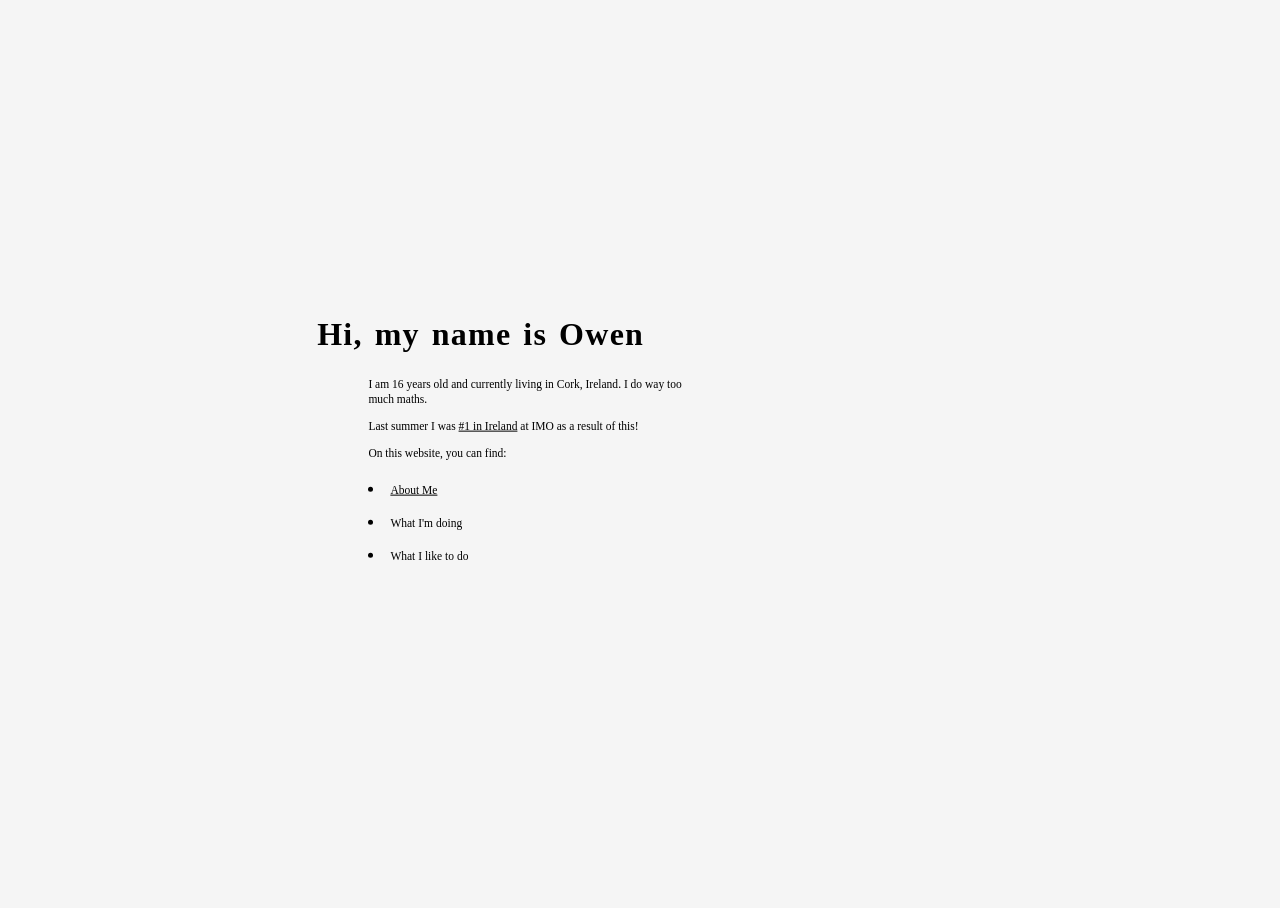
==== index.html @ e1b68dda "Update index.html" ====
<!DOCTYPE html>
<html>
  <head>
    <link rel="stylesheet" type="text/css" href="style.css">
  </head>
  <body>
    <div class="main-flex-container">
      <textbox>
        <h1>Hi, my name is Owen</h1>
        <p>I am 16 years old and currently living in Cork, Ireland. I do way too much maths.</p>
        <p>Last summer I was <a href="https://www.imo-official.org/team_r.aspx?code=IRL&year=2024">#1 in Ireland</a> at IMO as a result of this! </p>
        <p>On this website, you can find:</p>

        <ul>
          <li><a href="about-me.html">About Me</a></li>
          <li><a>What I'm doing</a></li>
          <li><a>What I like to do</a></li>
        </ul> 
      </textbox>
    </div>
  </body>
</html>
---- style.css ----
html{
  height:100%;
}
body{
  height: calc(100% - 1em);
  background-color: #F5F5F5	;
}
@font-face {
  font-family: Mina;
  src: url(Mina-Regular.ttf);
}
@font-face {
  font-family: Mina;
  src: url(Mina-Bold.ttf);
  font-weight: bold;
}
.main-flex-container {
  display: flex;
  position: absolute;
  align-items: center;
  left: 40%;
  width:40%;
  height:100%;
  margin: auto;
  transform: translate(-50%, 0%);
  justify-content: center;
}
.main-flex-container > textbox {
  width: 100%;
  margin: 10px;
  text-align: center;
  line-height: 3vw;
  padding-left: 10%;
  padding-right:10%;   
  transform: translate(0%,-5%);
}
.main-flex-container > image-container {
  background-color: #000000;

}
h1 {
  color: #000000;
  font-size:2.5vw;
  font-family: Mina, serif;
  text-align: left;
  letter-spacing:0.1vw;
  word-spacing:0.2vw;
  line-height: 2vw;
  padding-bottom: 2%;
  white-space: nowrap;
}
p {
  font-family: Mina, serif;
  text-align: left;
  padding-left:4vw;
  color:	#000000;
  font-size:0.9vw;
  line-height: 1.2vw;
}
a {
  font-family: Mina, serif;
  text-align: left;
  color: #000000;
  font-size: 0.9vw;
}

ul {
  padding-left:4vw;
  line-height: 2.5vw;
  text-align: left;
  list-style-position: inside;
  margin-top:0;
}
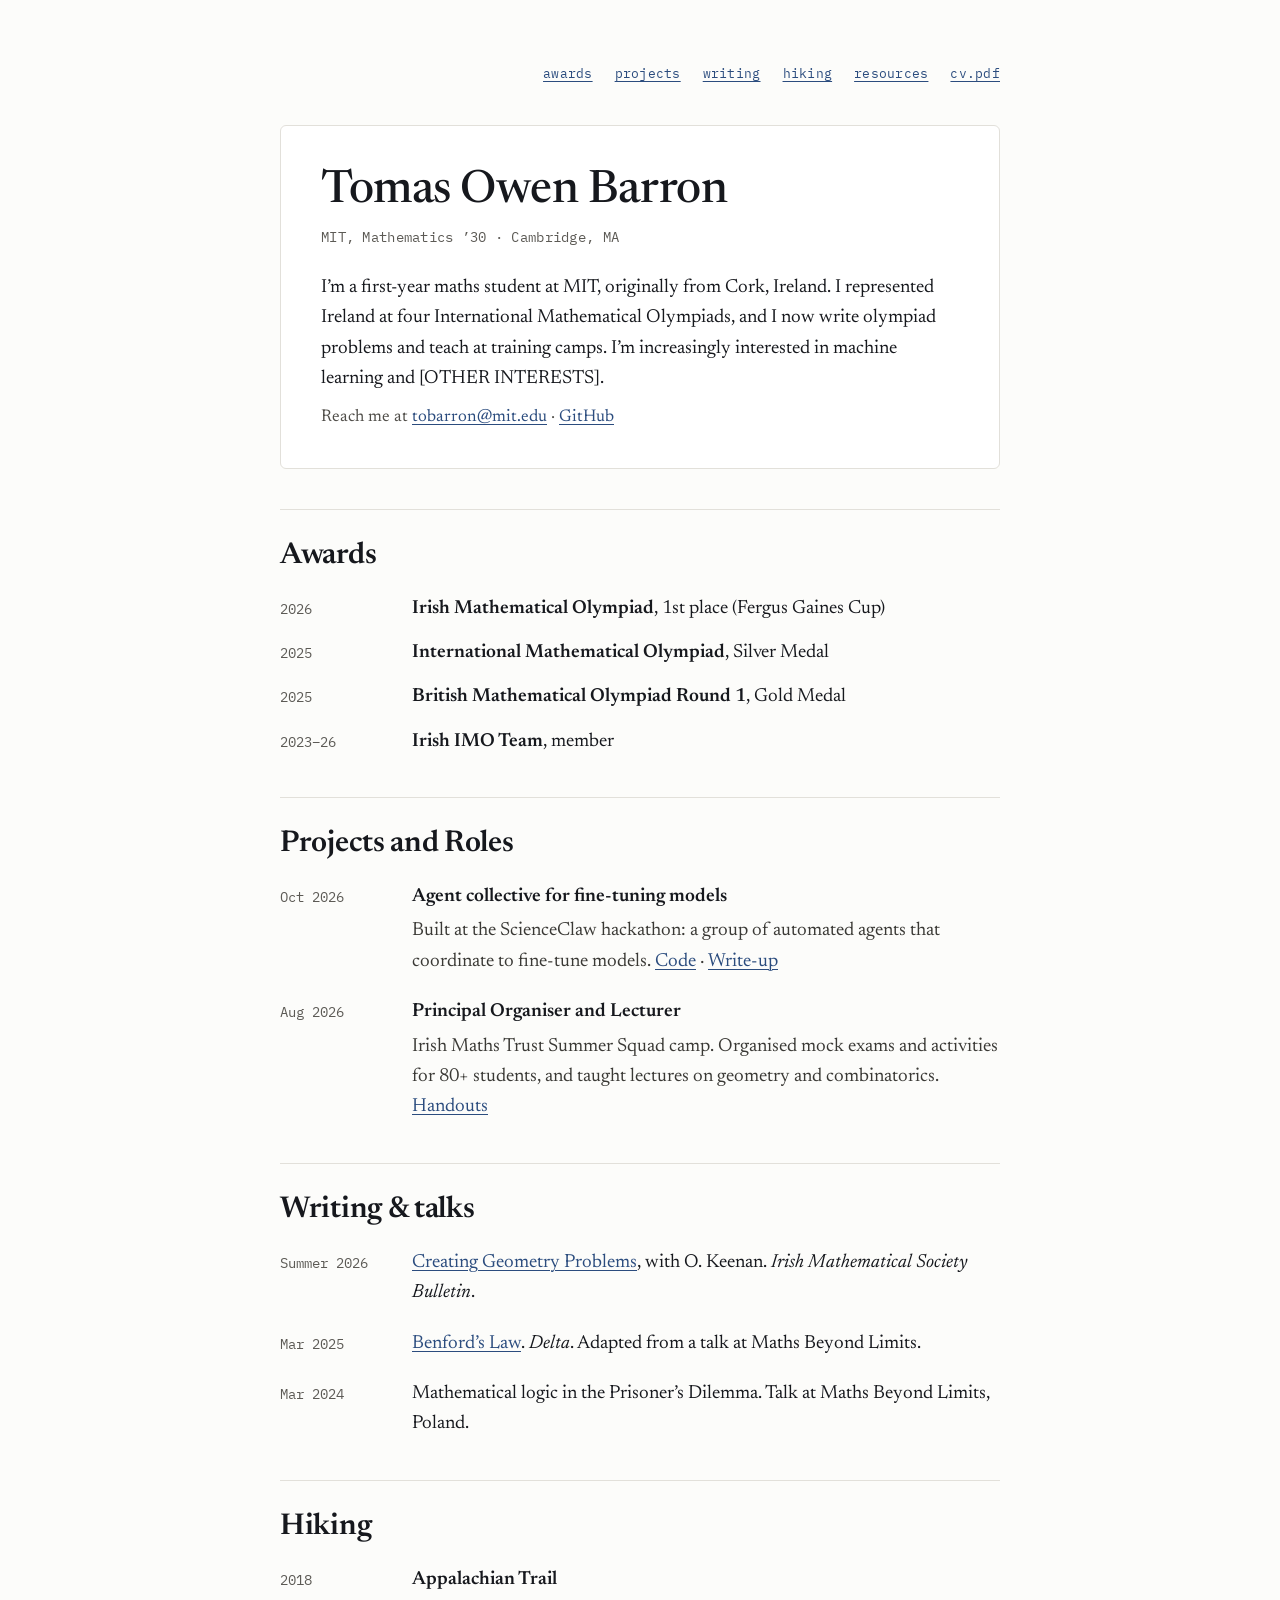
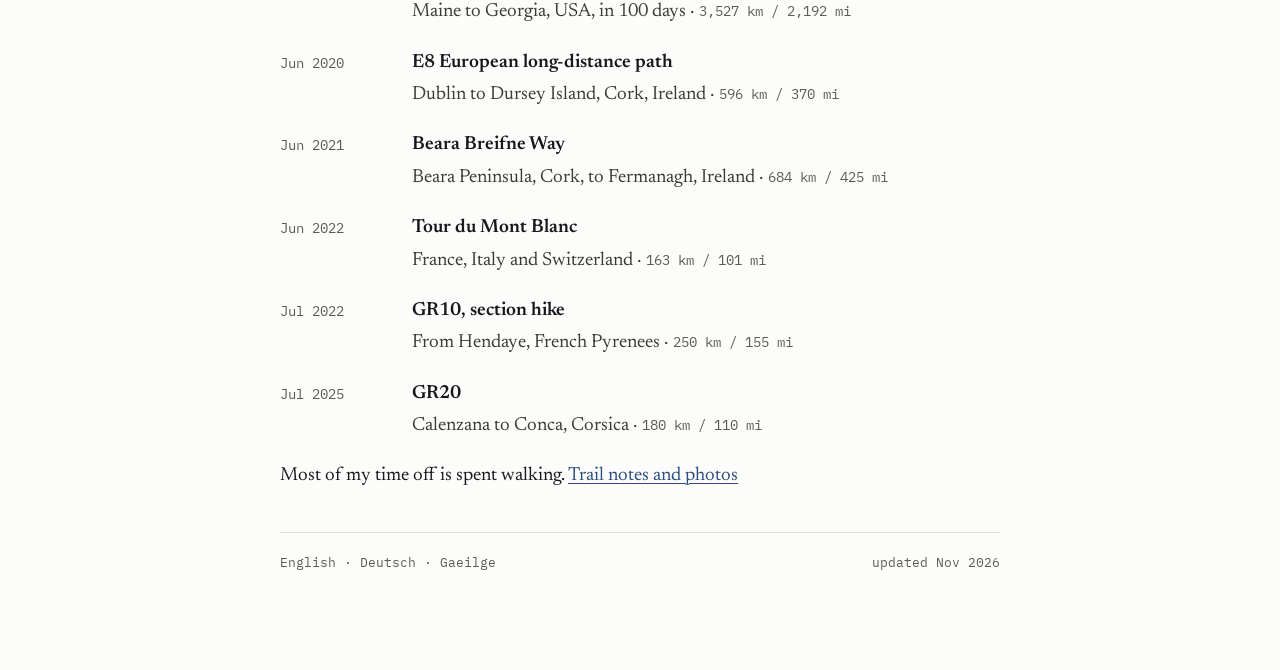
==== commit d90ae638: "New homepage and olympiad resources page" ====
--- a/index.html
+++ b/index.html
@@ -1,22 +1,98 @@
-<!DOCTYPE html>
-<html>
-  <head>
-    <link rel="stylesheet" type="text/css" href="style.css">
-  </head>
-  <body>
-    <div class="main-flex-container">
-      <textbox>
-        <h1>Hi, my name is Owen</h1>
-        <p>I am 16 years old and currently living in Cork, Ireland. I do way too much maths.</p>
-        <p>Last summer I was <a href="https://www.imo-official.org/team_r.aspx?code=IRL&year=2024">#1 in Ireland</a> at IMO as a result of this! </p>
-        <p>On this website, you can find:</p>
+<!doctype html>
+<html lang="en">
+<head>
+<meta charset="utf-8">
+<meta name="viewport" content="width=device-width, initial-scale=1">
+<title>Tomas Owen Barron</title>
+<meta name="description" content="Tomas Owen Barron — mathematics student at MIT.">
+<link rel="preconnect" href="https://fonts.googleapis.com">
+<link href="https://fonts.googleapis.com/css2?family=Newsreader:ital,opsz,wght@0,6..72,400;0,6..72,500;0,6..72,600;1,6..72,400&amp;family=IBM+Plex+Mono:wght@400;500&amp;display=swap" rel="stylesheet">
+<style>
+body{margin:0;background:#FCFCFA}
+a{color:#2B4C7E;text-decoration-thickness:1px;text-underline-offset:3px}a:hover{color:#16181D}
+</style>
+</head>
+<body>
+<div style="min-height: 100vh; background: #FCFCFA; color: #16181D; font-family: 'Newsreader', Georgia, serif; font-size: 19px; line-height: 1.6; padding: 64px 24px 96px; box-sizing: border-box">
+<div style="max-width: 720px; margin: 0 auto; display: flex; flex-direction: column; gap: 40px">
 
-        <ul>
-          <li><a href="about-me.html">About Me</a></li>
-          <li><a>What I'm doing</a></li>
-          <li><a>What I like to do</a></li>
-        </ul> 
-      </textbox>
-    </div>
-  </body>
+<nav aria-label="Sections" style="display: flex; flex-wrap: wrap; justify-content: flex-end; gap: 8px 22px; font-family: 'IBM Plex Mono', monospace; font-size: 13px; letter-spacing: 0.02em; text-transform: lowercase">
+<a href="#awards" style="color: #2B4C7E">awards</a>
+<a href="#projects" style="color: #2B4C7E">projects</a>
+<a href="#writing" style="color: #2B4C7E">writing</a>
+<a href="#hiking" style="color: #2B4C7E">hiking</a>
+<a href="resources.html" style="color: #2B4C7E">resources</a>
+<a href="#" style="color: #2B4C7E">cv.pdf</a>
+</nav>
+
+<header style="border: 1px solid #E2E0DA; border-radius: 6px; background: #FFFFFF; padding: 40px 40px 36px; display: flex; flex-direction: column; gap: 10px">
+<h1 style="margin: 0; font-size: 46px; line-height: 1.1; font-weight: 500; letter-spacing: -0.01em">Tomas Owen Barron</h1>
+<p style="margin: 0; font-family: 'IBM Plex Mono', monospace; font-size: 14px; color: #5C5A55; letter-spacing: 0.02em">MIT, Mathematics ’30 · Cambridge, MA</p>
+<p style="margin: 14px 0 0">I’m a first-year maths student at MIT, originally from Cork, Ireland. I represented Ireland at four International Mathematical Olympiads, and I now write olympiad problems and teach at training camps. I’m increasingly interested in machine learning and [OTHER INTERESTS].</p>
+<p style="margin: 0; font-size: 17px; color: #4F4D48">Reach me at <a href="mailto:tobarron@mit.edu" style="color: #2B4C7E">tobarron@mit.edu</a> · <a href="#" style="color: #2B4C7E">GitHub</a></p>
+</header>
+
+<section id="awards" style="border-top: 1px solid #E2E0DA; padding-top: 28px; display: flex; flex-direction: column; gap: 20px">
+<h2 style="margin: 0; font-size: 30px; line-height: 1.2; font-weight: 600; letter-spacing: -0.01em; color: #16181D">Awards</h2>
+<div style="display: grid; grid-template-columns: 112px minmax(0, 1fr); gap: 14px 20px">
+<span style="font-family: 'IBM Plex Mono', monospace; font-size: 14px; color: #5C5A55; padding-top: 4px">2026</span>
+<span><strong style="font-weight: 600">Irish Mathematical Olympiad</strong>, 1st place (Fergus Gaines Cup)</span>
+<span style="font-family: 'IBM Plex Mono', monospace; font-size: 14px; color: #5C5A55; padding-top: 4px">2025</span>
+<span><strong style="font-weight: 600">International Mathematical Olympiad</strong>, Silver Medal</span>
+<span style="font-family: 'IBM Plex Mono', monospace; font-size: 14px; color: #5C5A55; padding-top: 4px">2025</span>
+<span><strong style="font-weight: 600">British Mathematical Olympiad Round 1</strong>, Gold Medal</span>
+<span style="font-family: 'IBM Plex Mono', monospace; font-size: 14px; color: #5C5A55; padding-top: 4px">2023–26</span>
+<span><strong style="font-weight: 600">Irish IMO Team</strong>, member</span>
+</div>
+</section>
+
+<section id="projects" style="border-top: 1px solid #E2E0DA; padding-top: 28px; display: flex; flex-direction: column; gap: 20px">
+<h2 style="margin: 0; font-size: 30px; line-height: 1.2; font-weight: 600; letter-spacing: -0.01em; color: #16181D">Projects and Roles</h2>
+<div style="display: grid; grid-template-columns: 112px minmax(0, 1fr); gap: 20px 20px">
+<span style="font-family: 'IBM Plex Mono', monospace; font-size: 14px; color: #5C5A55; padding-top: 4px">Oct 2026</span>
+<div style="display: flex; flex-direction: column; gap: 4px"><strong style="font-weight: 600">Agent collective for fine-tuning models</strong><span style="color: #3A3935">Built at the ScienceClaw hackathon: a group of automated agents that coordinate to fine-tune models. <a href="#" style="color: #2B4C7E">Code</a> · <a href="#" style="color: #2B4C7E">Write-up</a></span></div>
+<span style="font-family: 'IBM Plex Mono', monospace; font-size: 14px; color: #5C5A55; padding-top: 4px">Aug 2026</span>
+<div style="display: flex; flex-direction: column; gap: 4px"><strong style="font-weight: 600">Principal Organiser and Lecturer</strong><span style="color: #3A3935">Irish Maths Trust Summer Squad camp. Organised mock exams and activities for 80+ students, and taught lectures on geometry and combinatorics. <a href="#" style="color: #2B4C7E">Handouts</a></span></div>
+</div>
+</section>
+
+<section id="writing" style="border-top: 1px solid #E2E0DA; padding-top: 28px; display: flex; flex-direction: column; gap: 20px">
+<h2 style="margin: 0; font-size: 30px; line-height: 1.2; font-weight: 600; letter-spacing: -0.01em; color: #16181D">Writing &amp; talks</h2>
+<div style="display: grid; grid-template-columns: 112px minmax(0, 1fr); gap: 20px 20px">
+<span style="font-family: 'IBM Plex Mono', monospace; font-size: 14px; color: #5C5A55; padding-top: 4px">Summer 2026</span>
+<span><a href="#" style="color: #2B4C7E">Creating Geometry Problems</a>, with O. Keenan. <em>Irish Mathematical Society Bulletin</em>.</span>
+<span style="font-family: 'IBM Plex Mono', monospace; font-size: 14px; color: #5C5A55; padding-top: 4px">Mar 2025</span>
+<span><a href="#" style="color: #2B4C7E">Benford’s Law</a>. <em>Delta</em>. Adapted from a talk at Maths Beyond Limits.</span>
+<span style="font-family: 'IBM Plex Mono', monospace; font-size: 14px; color: #5C5A55; padding-top: 4px">Mar 2024</span>
+<span>Mathematical logic in the Prisoner’s Dilemma. Talk at Maths Beyond Limits, Poland.</span>
+</div>
+</section>
+
+<section id="hiking" style="border-top: 1px solid #E2E0DA; padding-top: 28px; display: flex; flex-direction: column; gap: 20px">
+<h2 style="margin: 0; font-size: 30px; line-height: 1.2; font-weight: 600; letter-spacing: -0.01em; color: #16181D">Hiking</h2>
+<div style="display: grid; grid-template-columns: 112px minmax(0, 1fr); gap: 20px 20px">
+<span style="font-family: 'IBM Plex Mono', monospace; font-size: 14px; color: #5C5A55; padding-top: 4px">2018</span>
+<div style="display: flex; flex-direction: column; gap: 2px"><strong style="font-weight: 600">Appalachian Trail</strong><span style="color: #3A3935">Maine to Georgia, USA, in 100 days · <span style="font-family: 'IBM Plex Mono', monospace; font-size: 14px; color: #5C5A55">3,527 km / 2,192 mi</span></span></div>
+<span style="font-family: 'IBM Plex Mono', monospace; font-size: 14px; color: #5C5A55; padding-top: 4px">Jun 2020</span>
+<div style="display: flex; flex-direction: column; gap: 2px"><strong style="font-weight: 600">E8 European long-distance path</strong><span style="color: #3A3935">Dublin to Dursey Island, Cork, Ireland · <span style="font-family: 'IBM Plex Mono', monospace; font-size: 14px; color: #5C5A55">596 km / 370 mi</span></span></div>
+<span style="font-family: 'IBM Plex Mono', monospace; font-size: 14px; color: #5C5A55; padding-top: 4px">Jun 2021</span>
+<div style="display: flex; flex-direction: column; gap: 2px"><strong style="font-weight: 600">Beara Breifne Way</strong><span style="color: #3A3935">Beara Peninsula, Cork, to Fermanagh, Ireland · <span style="font-family: 'IBM Plex Mono', monospace; font-size: 14px; color: #5C5A55">684 km / 425 mi</span></span></div>
+<span style="font-family: 'IBM Plex Mono', monospace; font-size: 14px; color: #5C5A55; padding-top: 4px">Jun 2022</span>
+<div style="display: flex; flex-direction: column; gap: 2px"><strong style="font-weight: 600">Tour du Mont Blanc</strong><span style="color: #3A3935">France, Italy and Switzerland · <span style="font-family: 'IBM Plex Mono', monospace; font-size: 14px; color: #5C5A55">163 km / 101 mi</span></span></div>
+<span style="font-family: 'IBM Plex Mono', monospace; font-size: 14px; color: #5C5A55; padding-top: 4px">Jul 2022</span>
+<div style="display: flex; flex-direction: column; gap: 2px"><strong style="font-weight: 600">GR10, section hike</strong><span style="color: #3A3935">From Hendaye, French Pyrenees · <span style="font-family: 'IBM Plex Mono', monospace; font-size: 14px; color: #5C5A55">250 km / 155 mi</span></span></div>
+<span style="font-family: 'IBM Plex Mono', monospace; font-size: 14px; color: #5C5A55; padding-top: 4px">Jul 2025</span>
+<div style="display: flex; flex-direction: column; gap: 2px"><strong style="font-weight: 600">GR20</strong><span style="color: #3A3935">Calenzana to Conca, Corsica · <span style="font-family: 'IBM Plex Mono', monospace; font-size: 14px; color: #5C5A55">180 km / 110 mi</span></span></div>
+</div>
+<p style="margin: 0">Most of my time off is spent walking. <a href="#" style="color: #2B4C7E">Trail notes and photos</a></p>
+</section>
+
+<footer style="border-top: 1px solid #E2E0DA; padding-top: 20px; display: flex; flex-wrap: wrap; justify-content: space-between; gap: 8px 22px; font-family: 'IBM Plex Mono', monospace; font-size: 13px; color: #5C5A55">
+<span>English · Deutsch · Gaeilge</span>
+<span>updated Nov 2026</span>
+</footer>
+
+</div>
+</div>
+</body>
 </html>
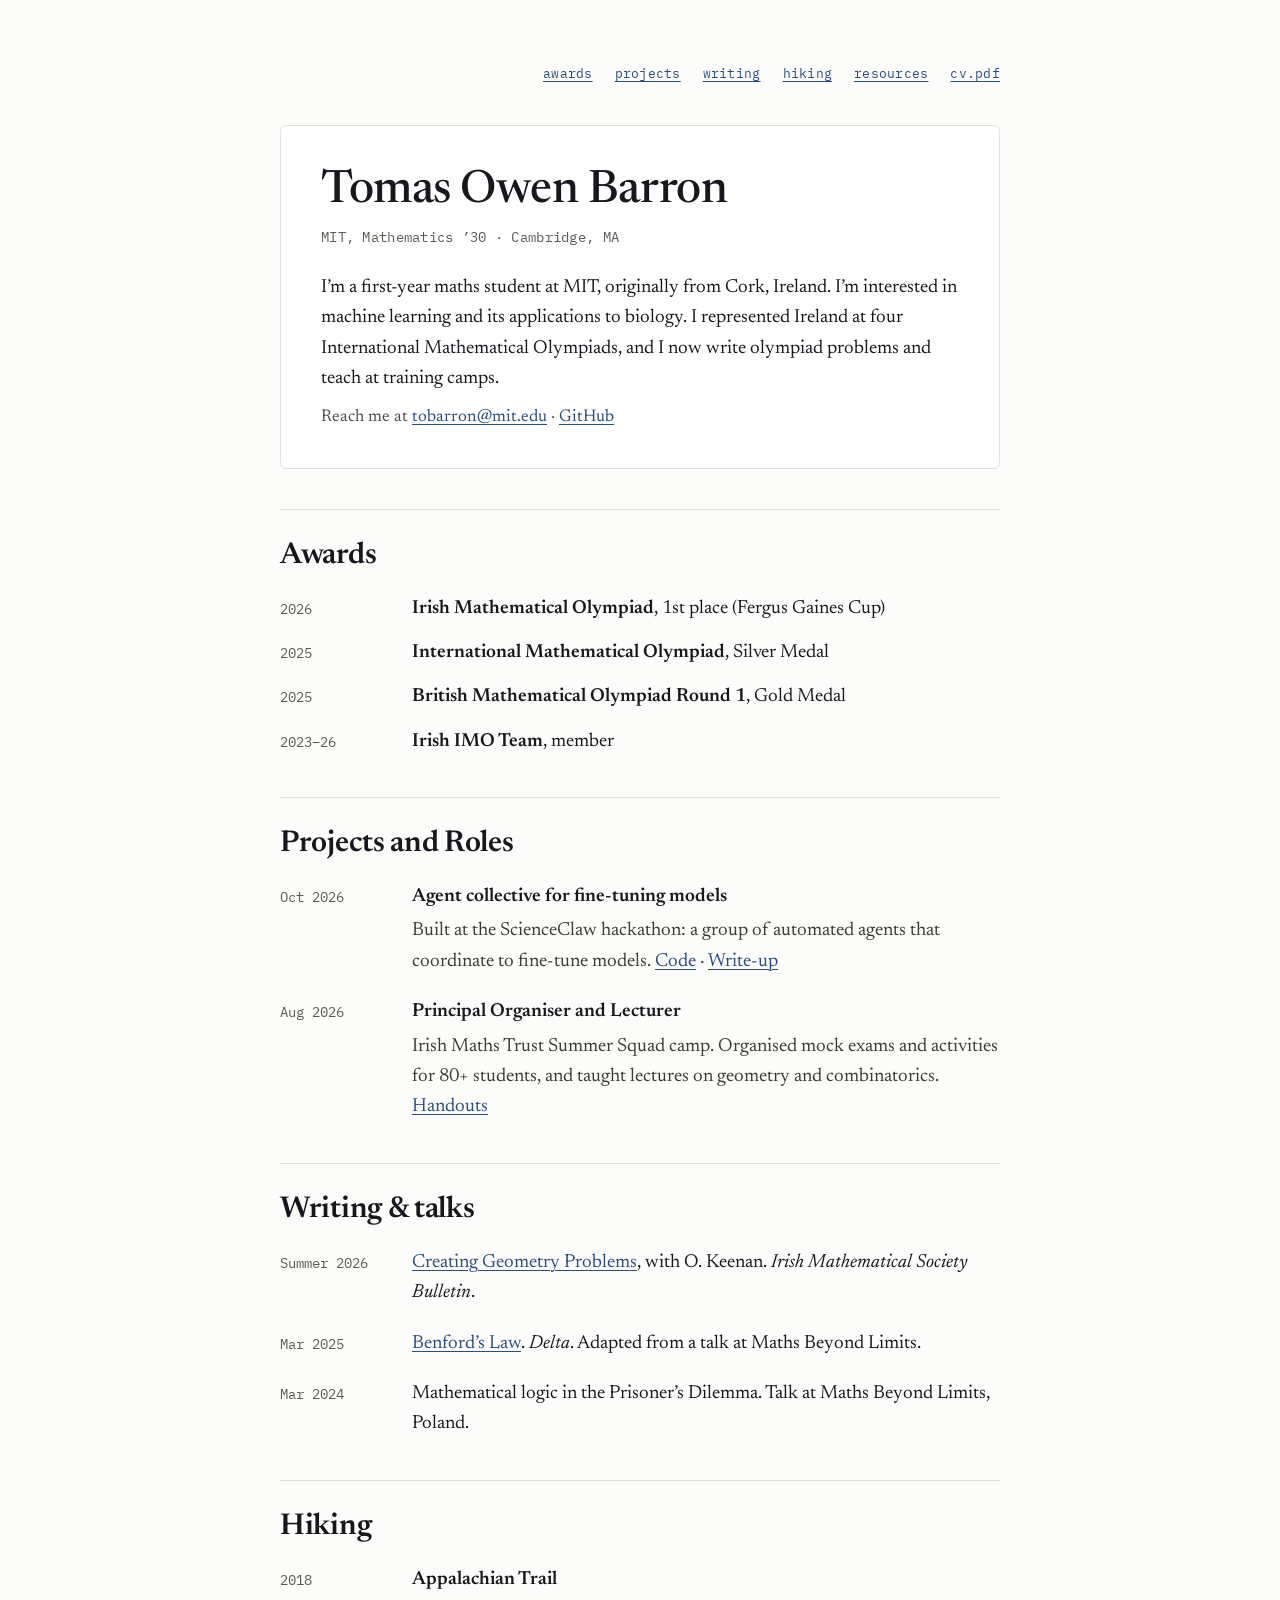
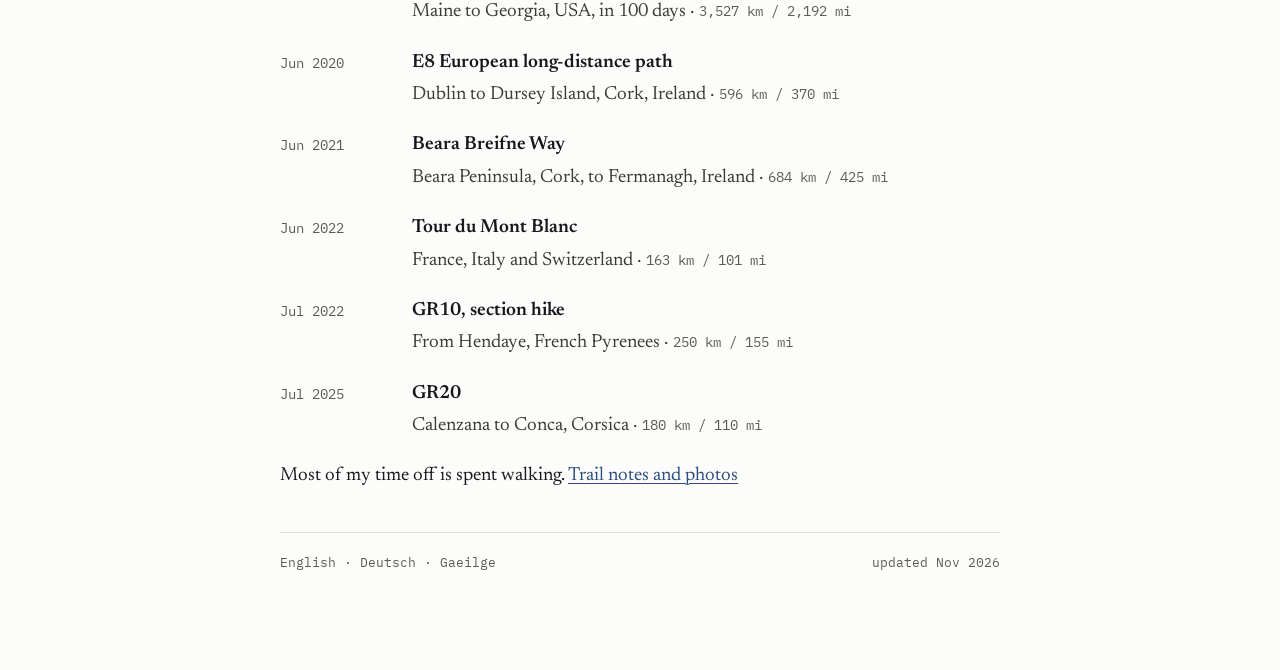
==== commit d6c30157: "Revise personal introduction in index.html Updated personal description to focus on machine learning" ====
--- a/index.html
+++ b/index.html
@@ -28,7 +28,7 @@
 <header style="border: 1px solid #E2E0DA; border-radius: 6px; background: #FFFFFF; padding: 40px 40px 36px; display: flex; flex-direction: column; gap: 10px">
 <h1 style="margin: 0; font-size: 46px; line-height: 1.1; font-weight: 500; letter-spacing: -0.01em">Tomas Owen Barron</h1>
 <p style="margin: 0; font-family: 'IBM Plex Mono', monospace; font-size: 14px; color: #5C5A55; letter-spacing: 0.02em">MIT, Mathematics ’30 · Cambridge, MA</p>
-<p style="margin: 14px 0 0">I’m a first-year maths student at MIT, originally from Cork, Ireland. I represented Ireland at four International Mathematical Olympiads, and I now write olympiad problems and teach at training camps. I’m increasingly interested in machine learning and [OTHER INTERESTS].</p>
+<p style="margin: 14px 0 0">I’m a first-year maths student at MIT, originally from Cork, Ireland. I’m interested in machine learning and its applications to biology. I represented Ireland at four International Mathematical Olympiads, and I now write olympiad problems and teach at training camps.</p>
 <p style="margin: 0; font-size: 17px; color: #4F4D48">Reach me at <a href="mailto:tobarron@mit.edu" style="color: #2B4C7E">tobarron@mit.edu</a> · <a href="#" style="color: #2B4C7E">GitHub</a></p>
 </header>
 
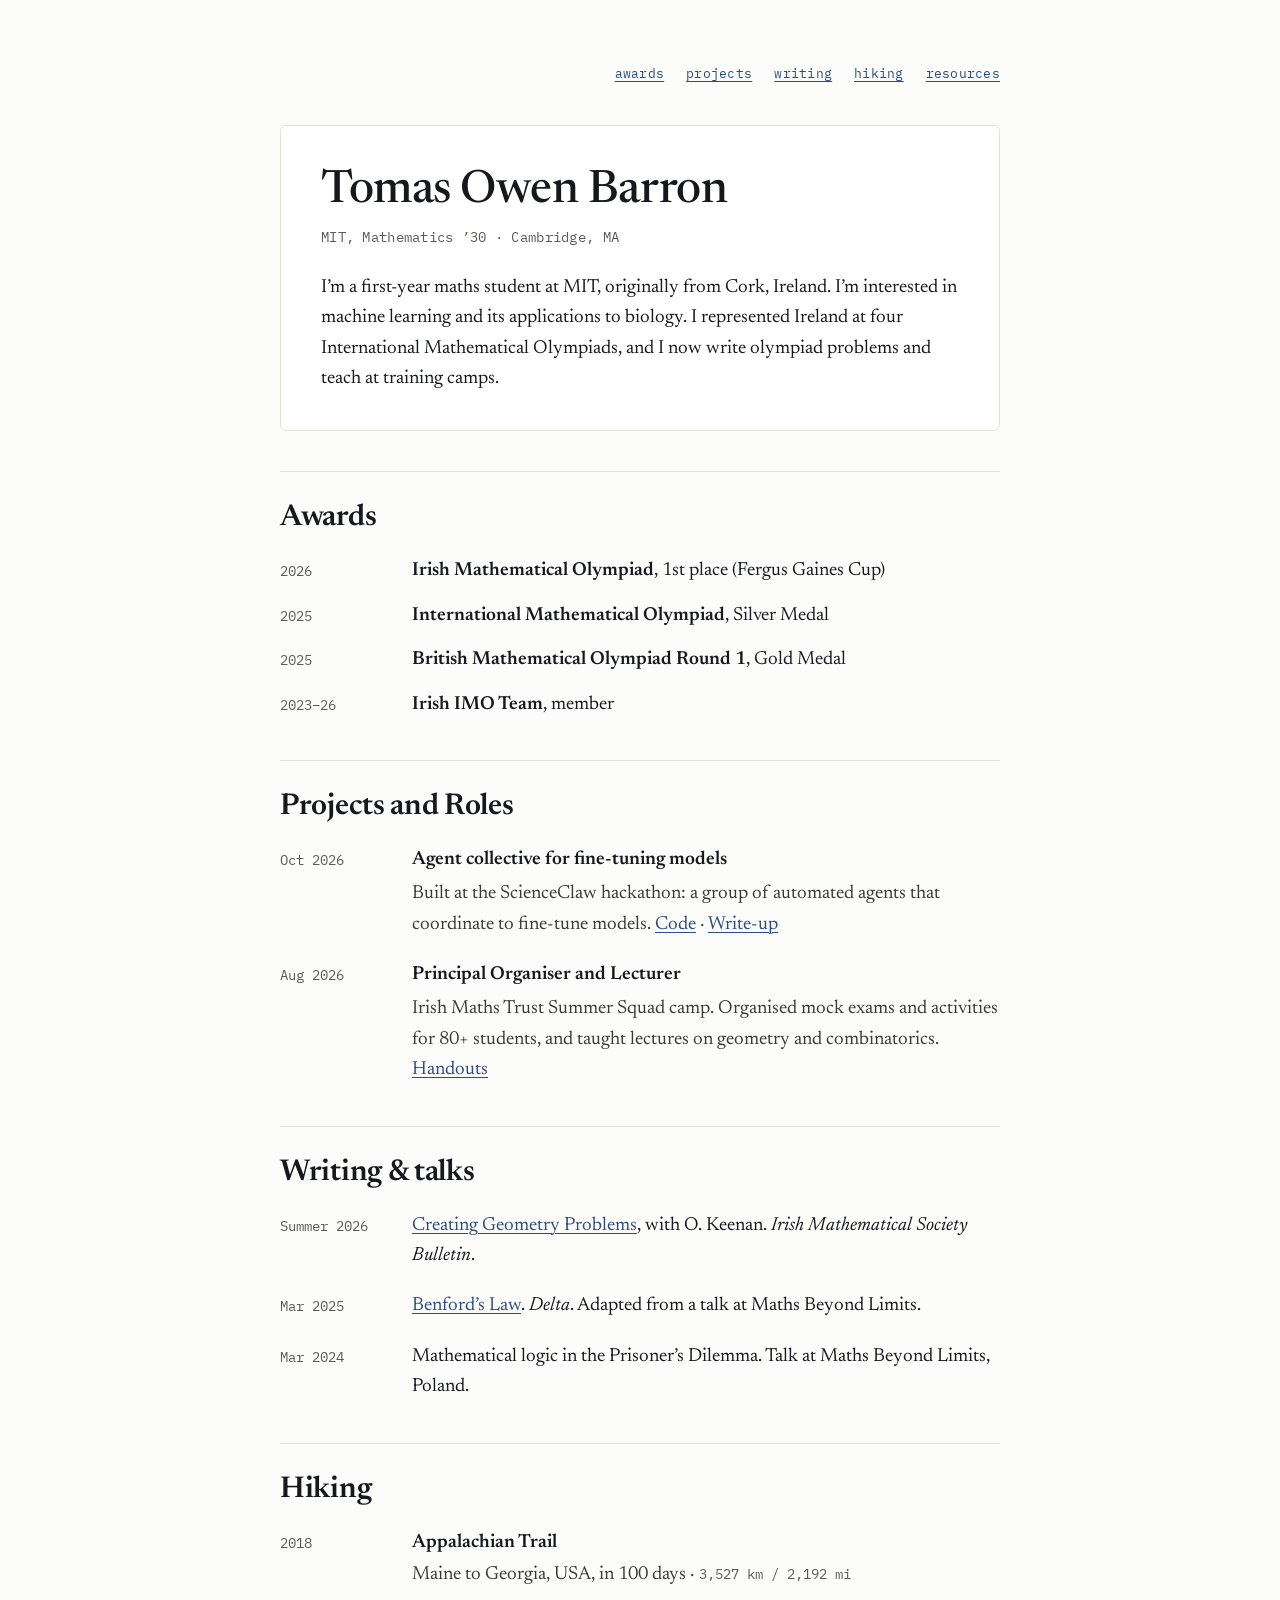
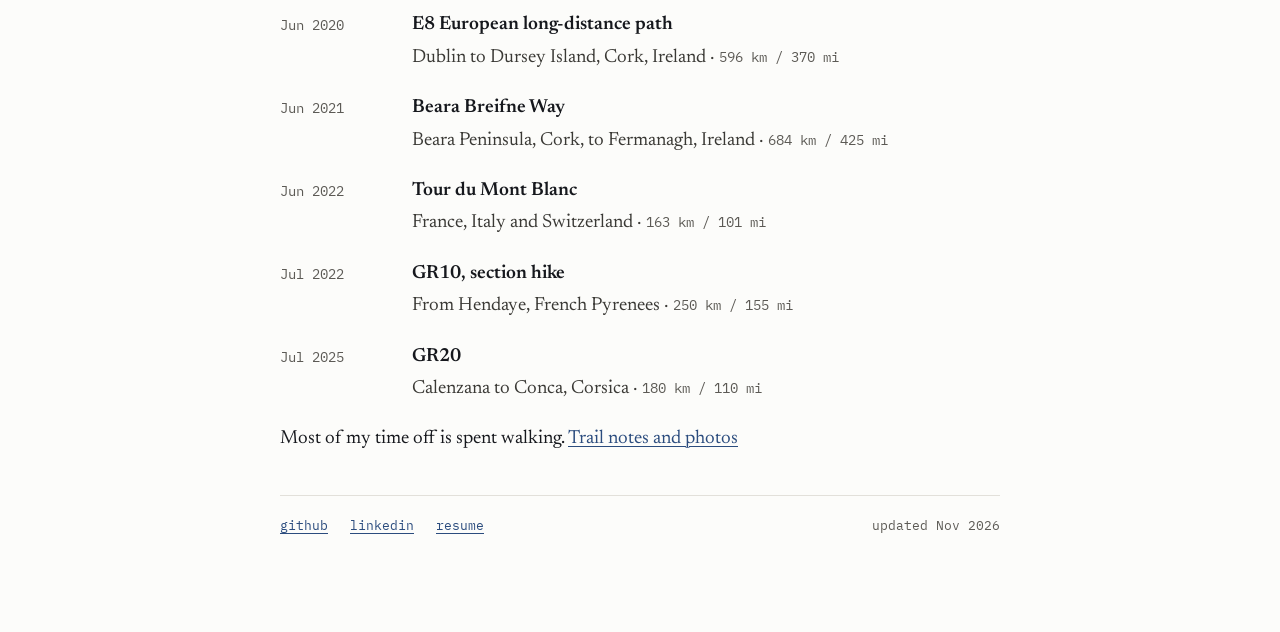
==== commit bbfc56ac: "Move links to footer, add LinkedIn and resume, remove email" ====
--- a/index.html
+++ b/index.html
@@ -3,7 +3,7 @@
 <head>
 <meta charset="utf-8">
 <meta name="viewport" content="width=device-width, initial-scale=1">
-<title>Tomas Owen Barron</title>
+<title>Owen Barron</title>
 <meta name="description" content="Tomas Owen Barron — mathematics student at MIT.">
 <link rel="preconnect" href="https://fonts.googleapis.com">
 <link href="https://fonts.googleapis.com/css2?family=Newsreader:ital,opsz,wght@0,6..72,400;0,6..72,500;0,6..72,600;1,6..72,400&amp;family=IBM+Plex+Mono:wght@400;500&amp;display=swap" rel="stylesheet">
@@ -22,14 +22,12 @@
 <a href="#writing" style="color: #2B4C7E">writing</a>
 <a href="#hiking" style="color: #2B4C7E">hiking</a>
 <a href="resources.html" style="color: #2B4C7E">resources</a>
-<a href="#" style="color: #2B4C7E">cv.pdf</a>
 </nav>
 
 <header style="border: 1px solid #E2E0DA; border-radius: 6px; background: #FFFFFF; padding: 40px 40px 36px; display: flex; flex-direction: column; gap: 10px">
 <h1 style="margin: 0; font-size: 46px; line-height: 1.1; font-weight: 500; letter-spacing: -0.01em">Tomas Owen Barron</h1>
 <p style="margin: 0; font-family: 'IBM Plex Mono', monospace; font-size: 14px; color: #5C5A55; letter-spacing: 0.02em">MIT, Mathematics ’30 · Cambridge, MA</p>
 <p style="margin: 14px 0 0">I’m a first-year maths student at MIT, originally from Cork, Ireland. I’m interested in machine learning and its applications to biology. I represented Ireland at four International Mathematical Olympiads, and I now write olympiad problems and teach at training camps.</p>
-<p style="margin: 0; font-size: 17px; color: #4F4D48">Reach me at <a href="mailto:tobarron@mit.edu" style="color: #2B4C7E">tobarron@mit.edu</a> · <a href="#" style="color: #2B4C7E">GitHub</a></p>
 </header>
 
 <section id="awards" style="border-top: 1px solid #E2E0DA; padding-top: 28px; display: flex; flex-direction: column; gap: 20px">
@@ -88,7 +86,11 @@
 </section>
 
 <footer style="border-top: 1px solid #E2E0DA; padding-top: 20px; display: flex; flex-wrap: wrap; justify-content: space-between; gap: 8px 22px; font-family: 'IBM Plex Mono', monospace; font-size: 13px; color: #5C5A55">
-<span>English · Deutsch · Gaeilge</span>
+<div style="display: flex; flex-wrap: wrap; gap: 8px 22px">
+<a href="https://github.com/owenbar" style="color: #2B4C7E">github</a>
+<a href="https://www.linkedin.com/in/owen-barron-40a145433" style="color: #2B4C7E">linkedin</a>
+<a href="resume.pdf" style="color: #2B4C7E">resume</a>
+</div>
 <span>updated Nov 2026</span>
 </footer>
 
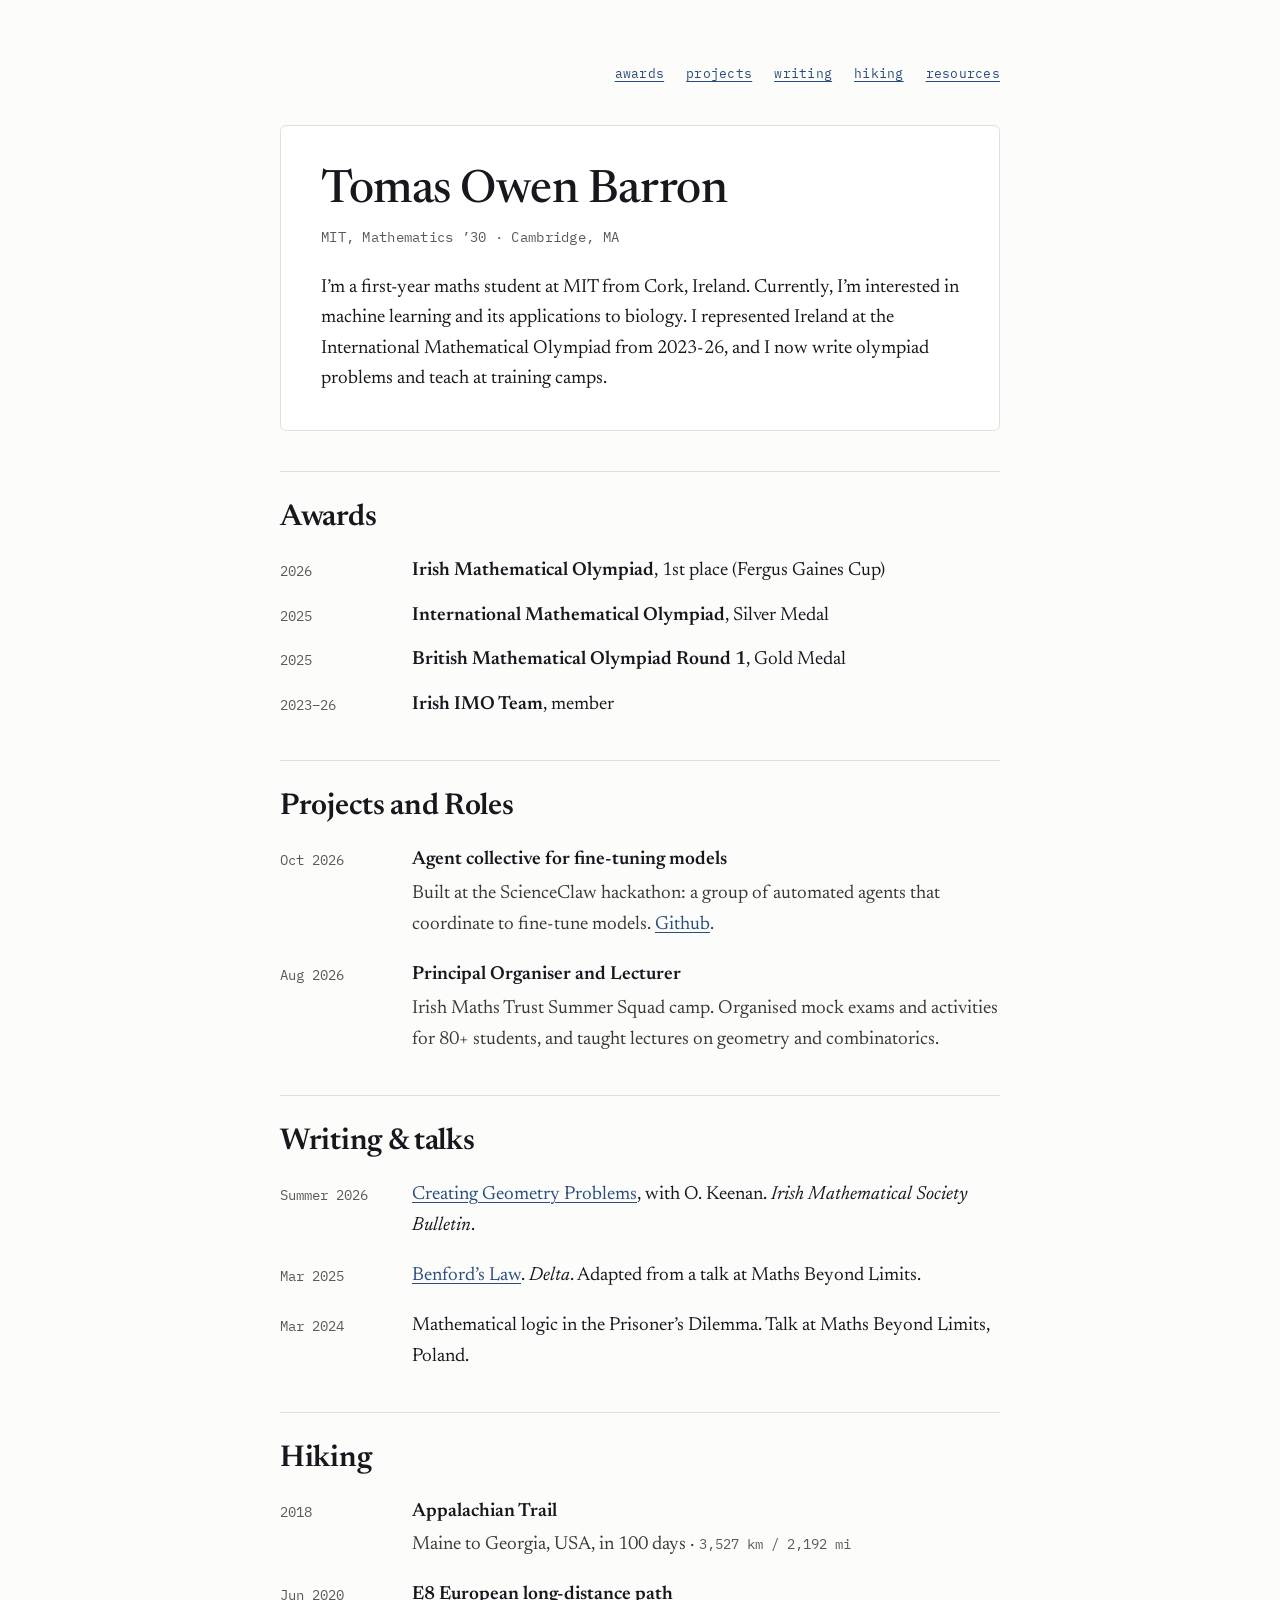
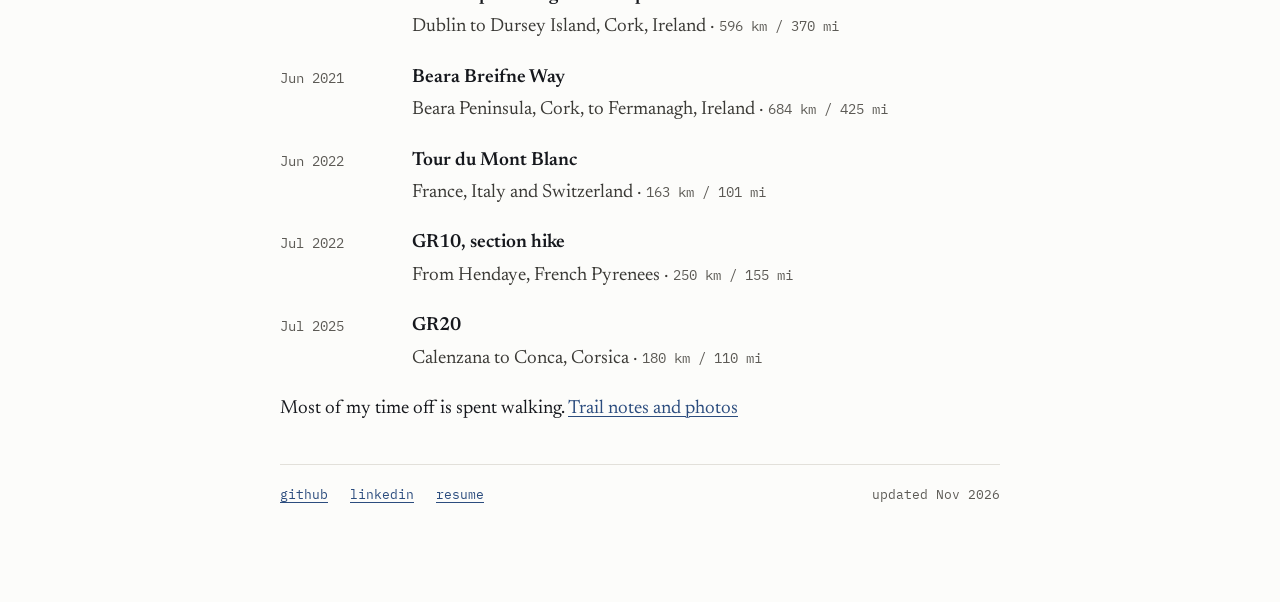
==== commit cda10b6b: "Revise personal info and enhance project links in index.html Updated personal introduction and proje" ====
--- a/index.html
+++ b/index.html
@@ -27,7 +27,8 @@
 <header style="border: 1px solid #E2E0DA; border-radius: 6px; background: #FFFFFF; padding: 40px 40px 36px; display: flex; flex-direction: column; gap: 10px">
 <h1 style="margin: 0; font-size: 46px; line-height: 1.1; font-weight: 500; letter-spacing: -0.01em">Tomas Owen Barron</h1>
 <p style="margin: 0; font-family: 'IBM Plex Mono', monospace; font-size: 14px; color: #5C5A55; letter-spacing: 0.02em">MIT, Mathematics ’30 · Cambridge, MA</p>
-<p style="margin: 14px 0 0">I’m a first-year maths student at MIT, originally from Cork, Ireland. I’m interested in machine learning and its applications to biology. I represented Ireland at four International Mathematical Olympiads, and I now write olympiad problems and teach at training camps.</p>
+<p style="margin: 14px 0 0">I’m a first-year maths student at MIT from Cork, Ireland. Currently, I’m interested in machine learning and its applications to biology. I represented Ireland at the International Mathematical Olympiad from 2023-26, and I now write olympiad problems and teach at training camps. 
+</p>
 </header>
 
 <section id="awards" style="border-top: 1px solid #E2E0DA; padding-top: 28px; display: flex; flex-direction: column; gap: 20px">
@@ -48,9 +49,9 @@
 <h2 style="margin: 0; font-size: 30px; line-height: 1.2; font-weight: 600; letter-spacing: -0.01em; color: #16181D">Projects and Roles</h2>
 <div style="display: grid; grid-template-columns: 112px minmax(0, 1fr); gap: 20px 20px">
 <span style="font-family: 'IBM Plex Mono', monospace; font-size: 14px; color: #5C5A55; padding-top: 4px">Oct 2026</span>
-<div style="display: flex; flex-direction: column; gap: 4px"><strong style="font-weight: 600">Agent collective for fine-tuning models</strong><span style="color: #3A3935">Built at the ScienceClaw hackathon: a group of automated agents that coordinate to fine-tune models. <a href="#" style="color: #2B4C7E">Code</a> · <a href="#" style="color: #2B4C7E">Write-up</a></span></div>
+<div style="display: flex; flex-direction: column; gap: 4px"><strong style="font-weight: 600">Agent collective for fine-tuning models</strong><span style="color: #3A3935">Built at the ScienceClaw hackathon: a group of automated agents that coordinate to fine-tune models. <a href="https://github.com/MillyVanilj/finetuner" style="color: #2B4C7E">Github</a>.</span></div>
 <span style="font-family: 'IBM Plex Mono', monospace; font-size: 14px; color: #5C5A55; padding-top: 4px">Aug 2026</span>
-<div style="display: flex; flex-direction: column; gap: 4px"><strong style="font-weight: 600">Principal Organiser and Lecturer</strong><span style="color: #3A3935">Irish Maths Trust Summer Squad camp. Organised mock exams and activities for 80+ students, and taught lectures on geometry and combinatorics. <a href="#" style="color: #2B4C7E">Handouts</a></span></div>
+<div style="display: flex; flex-direction: column; gap: 4px"><strong style="font-weight: 600">Principal Organiser and Lecturer</strong><span style="color: #3A3935">Irish Maths Trust Summer Squad camp. Organised mock exams and activities for 80+ students, and taught lectures on geometry and combinatorics.</span></div>
 </div>
 </section>
 
@@ -58,9 +59,9 @@
 <h2 style="margin: 0; font-size: 30px; line-height: 1.2; font-weight: 600; letter-spacing: -0.01em; color: #16181D">Writing &amp; talks</h2>
 <div style="display: grid; grid-template-columns: 112px minmax(0, 1fr); gap: 20px 20px">
 <span style="font-family: 'IBM Plex Mono', monospace; font-size: 14px; color: #5C5A55; padding-top: 4px">Summer 2026</span>
-<span><a href="#" style="color: #2B4C7E">Creating Geometry Problems</a>, with O. Keenan. <em>Irish Mathematical Society Bulletin</em>.</span>
+<span><a href="https://www.irishmathsoc.org/current/bull97.pdf#page=39" style="color: #2B4C7E">Creating Geometry Problems</a>, with O. Keenan. <em>Irish Mathematical Society Bulletin</em>.</span>
 <span style="font-family: 'IBM Plex Mono', monospace; font-size: 14px; color: #5C5A55; padding-top: 4px">Mar 2025</span>
-<span><a href="#" style="color: #2B4C7E">Benford’s Law</a>. <em>Delta</em>. Adapted from a talk at Maths Beyond Limits.</span>
+<span><a href="https://www.deltami.edu.pl/2025/04/prawo-benforda/" style="color: #2B4C7E">Benford’s Law</a>. <em>Delta</em>. Adapted from a talk at Maths Beyond Limits.</span>
 <span style="font-family: 'IBM Plex Mono', monospace; font-size: 14px; color: #5C5A55; padding-top: 4px">Mar 2024</span>
 <span>Mathematical logic in the Prisoner’s Dilemma. Talk at Maths Beyond Limits, Poland.</span>
 </div>
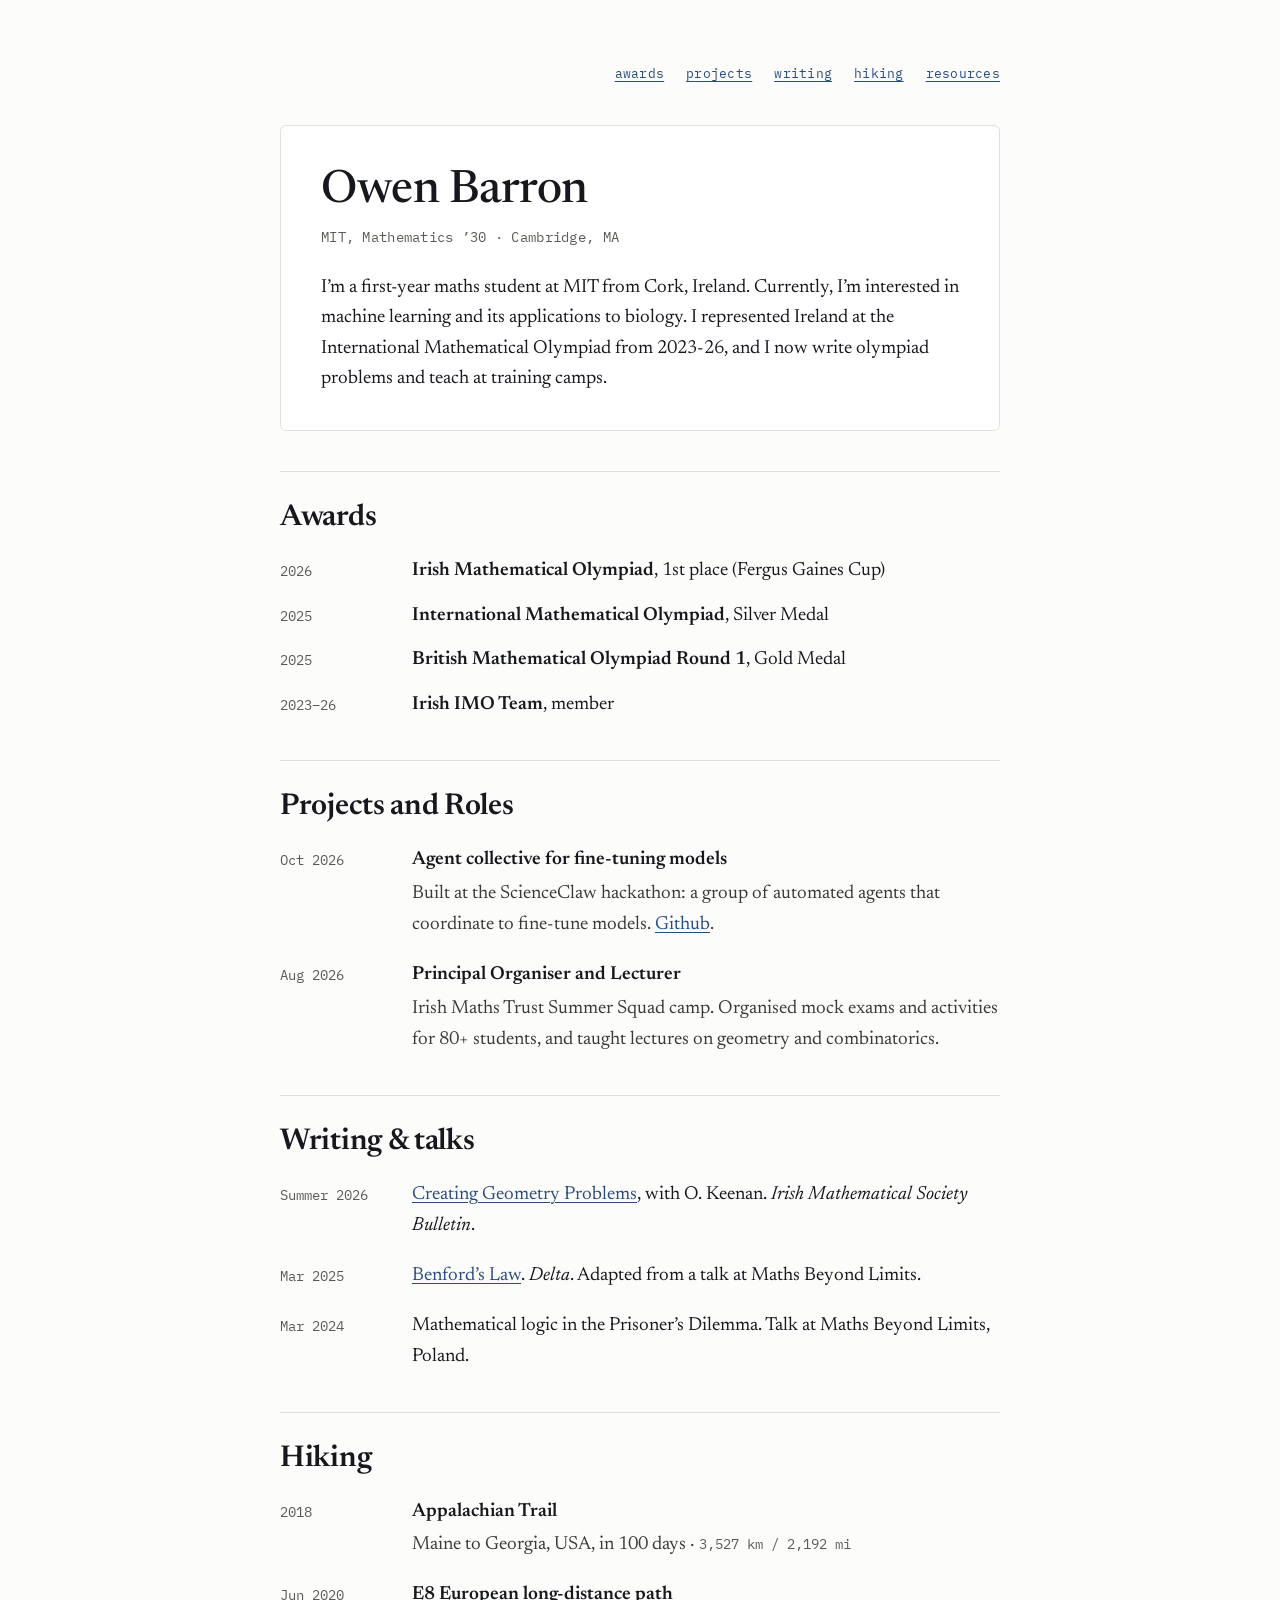
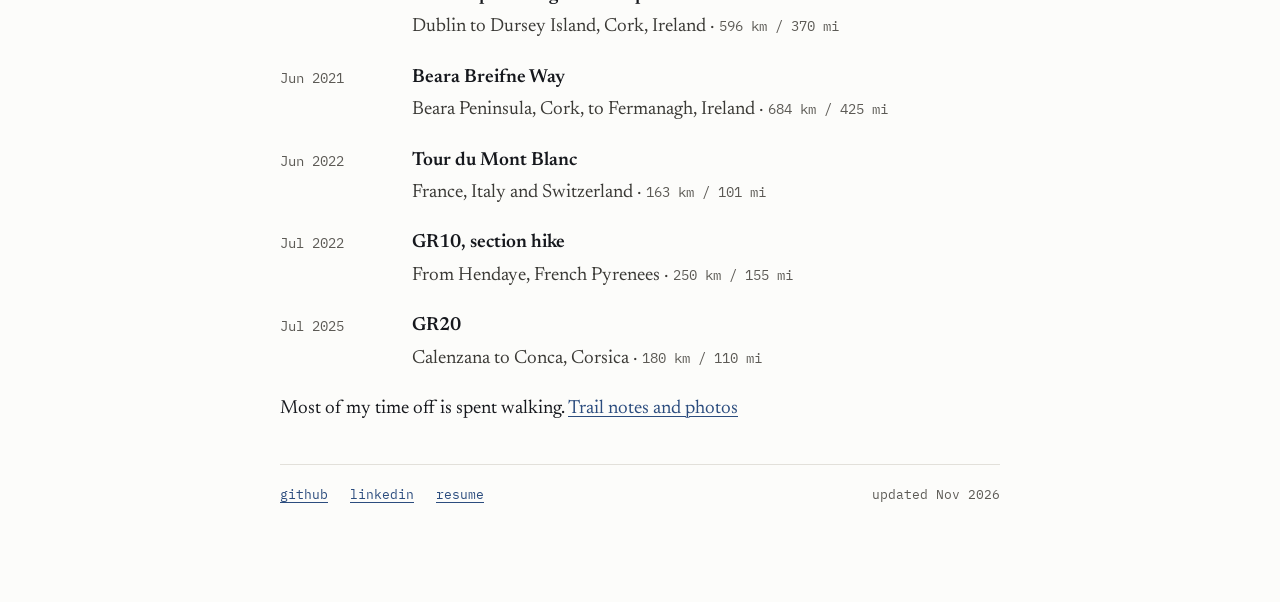
==== commit 12993cd2: "Change header name from 'Tomas Owen Barron' to 'Owen Barron'" ====
--- a/index.html
+++ b/index.html
@@ -25,7 +25,7 @@
 </nav>
 
 <header style="border: 1px solid #E2E0DA; border-radius: 6px; background: #FFFFFF; padding: 40px 40px 36px; display: flex; flex-direction: column; gap: 10px">
-<h1 style="margin: 0; font-size: 46px; line-height: 1.1; font-weight: 500; letter-spacing: -0.01em">Tomas Owen Barron</h1>
+<h1 style="margin: 0; font-size: 46px; line-height: 1.1; font-weight: 500; letter-spacing: -0.01em">Owen Barron</h1>
 <p style="margin: 0; font-family: 'IBM Plex Mono', monospace; font-size: 14px; color: #5C5A55; letter-spacing: 0.02em">MIT, Mathematics ’30 · Cambridge, MA</p>
 <p style="margin: 14px 0 0">I’m a first-year maths student at MIT from Cork, Ireland. Currently, I’m interested in machine learning and its applications to biology. I represented Ireland at the International Mathematical Olympiad from 2023-26, and I now write olympiad problems and teach at training camps. 
 </p>
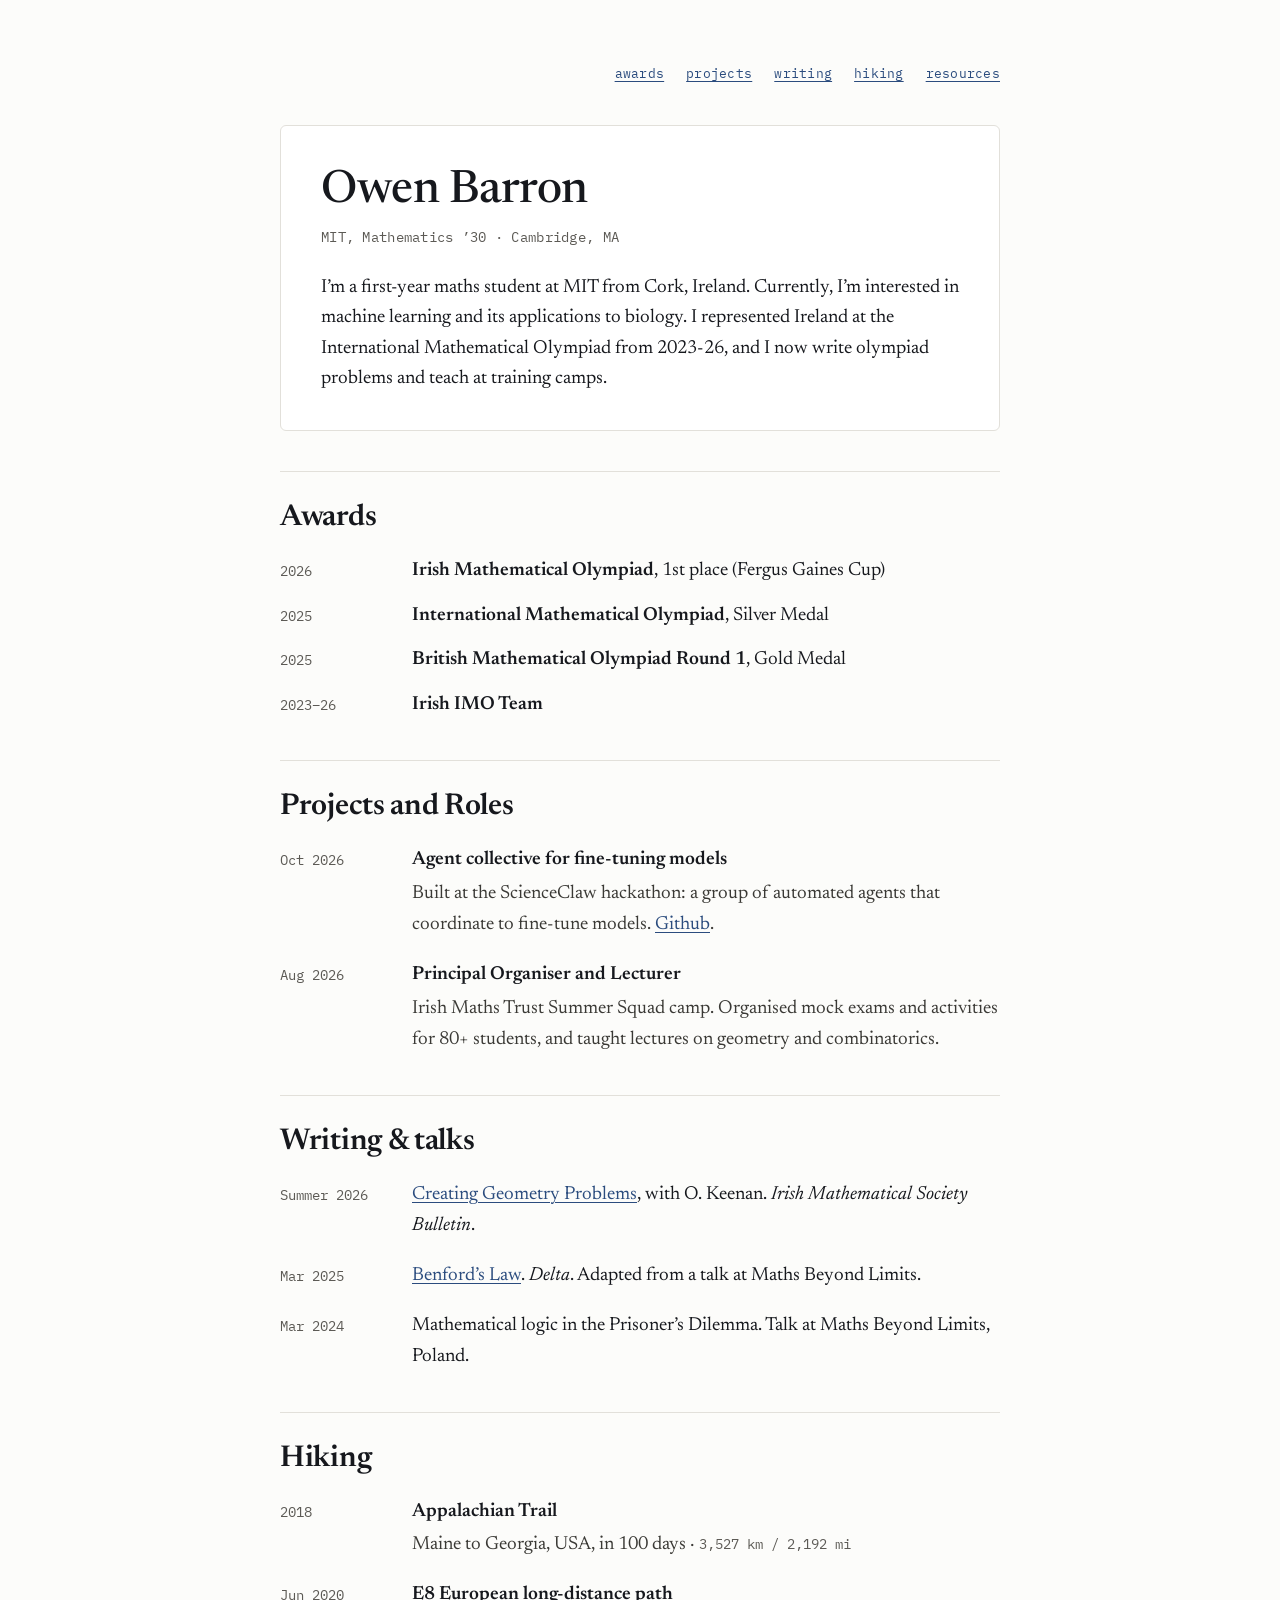
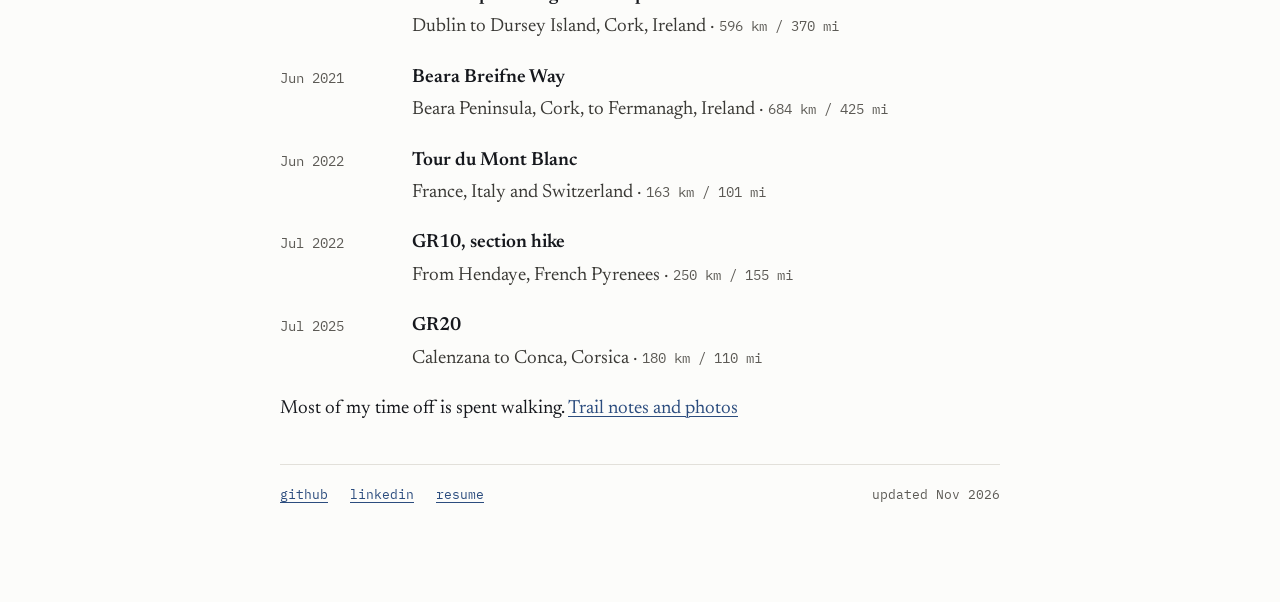
==== commit e86e526f: "Fix HTML for Irish IMO Team member display" ====
--- a/index.html
+++ b/index.html
@@ -41,7 +41,7 @@
 <span style="font-family: 'IBM Plex Mono', monospace; font-size: 14px; color: #5C5A55; padding-top: 4px">2025</span>
 <span><strong style="font-weight: 600">British Mathematical Olympiad Round 1</strong>, Gold Medal</span>
 <span style="font-family: 'IBM Plex Mono', monospace; font-size: 14px; color: #5C5A55; padding-top: 4px">2023–26</span>
-<span><strong style="font-weight: 600">Irish IMO Team</strong>, member</span>
+<span><strong style="font-weight: 600">Irish IMO Team</strong></span>
 </div>
 </section>
 
